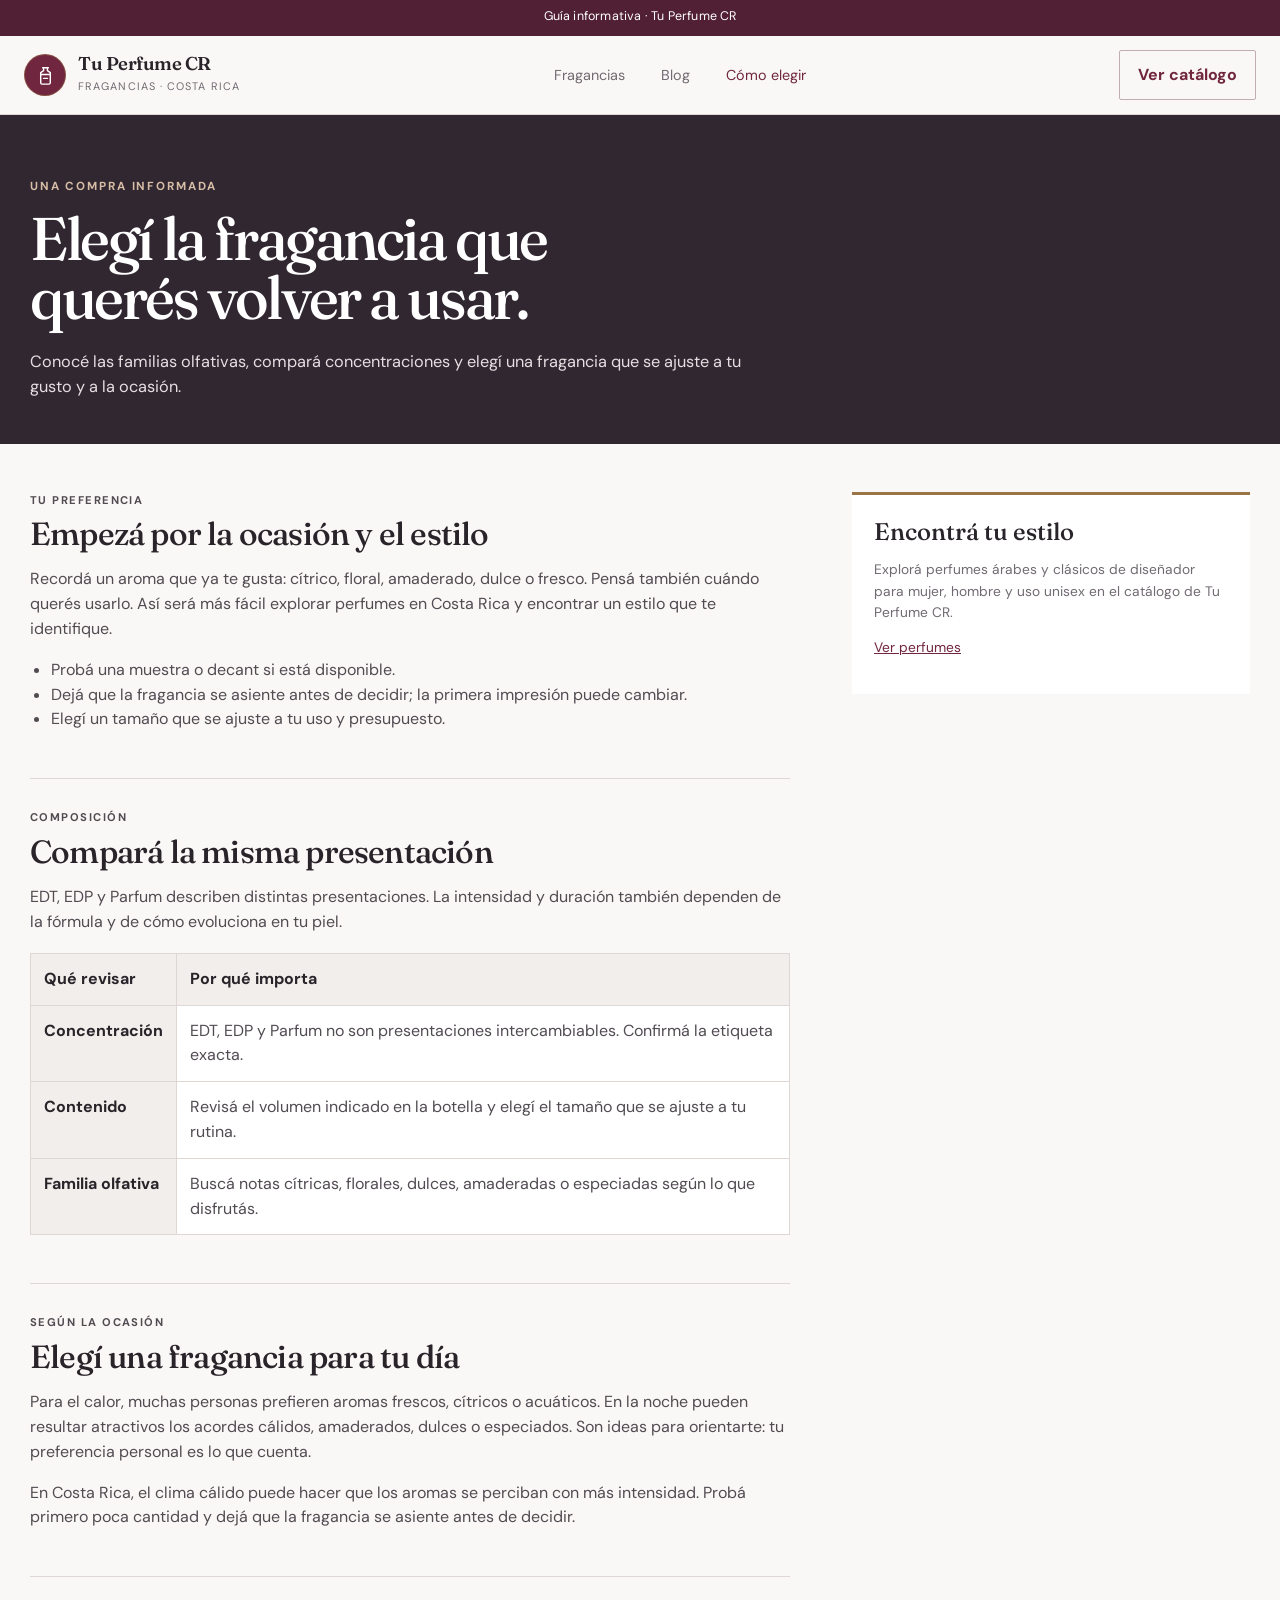
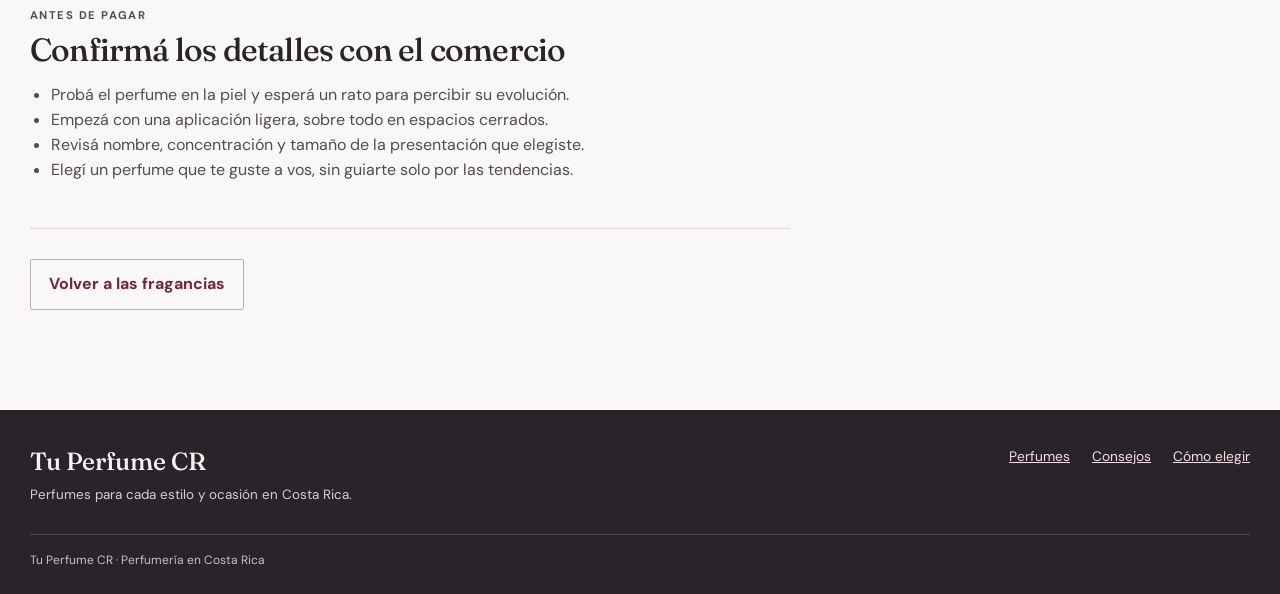
==== guia.html @ f7804386 "Refine perfume storefront and mobile article images" ====
<!doctype html>
<html lang="es-CR">
<head>
  <meta charset="utf-8">
  <meta name="viewport" content="width=device-width, initial-scale=1">
  <meta name="theme-color" content="#312731">
  <meta name="description" content="Aprendé cómo elegir un perfume según sus notas, concentración, estilo y ocasión. Guía de fragancias para quienes buscan perfumes en Costa Rica.">
  <meta name="robots" content="index,follow">
  <link rel="canonical" href="https://tuperfumecr.labweb.top/guia.html">
  <link rel="icon" href="favicon.svg" type="image/svg+xml">
  <link rel="preconnect" href="https://fonts.googleapis.com">
  <link rel="preconnect" href="https://fonts.gstatic.com" crossorigin>
  <link rel="stylesheet" href="styles.css">
  <meta property="og:type" content="article">
  <meta property="og:locale" content="es_CR">
  <meta property="og:title" content="Cómo elegir un perfume | Tu Perfume CR">
  <meta property="og:description" content="Consejos para elegir perfumes según el estilo, la ocasión y las notas que disfrutás.">
  <meta property="og:url" content="https://tuperfumecr.labweb.top/guia.html">
  <meta property="og:image" content="https://tuperfumecr.labweb.top/imagenes/perfumes/yara-rose.jpg">
  <title>Cómo elegir un perfume | Tu Perfume CR</title>
</head>
<body>
<a class="skip-link" href="#mainContent">Saltar al contenido principal</a>
<div class="topbar">Guía informativa · Tu Perfume CR</div>
<header class="site-header">
  <div class="header-inner">
    <a class="brand-lockup" href="index.html" aria-label="Tu Perfume CR, inicio">
      <span class="brand-mark" aria-hidden="true"><svg viewBox="0 0 24 24" fill="none" stroke="currentColor" stroke-width="1.5" stroke-linecap="round" stroke-linejoin="round"><path d="M9 4h6M10 4v3l-3 2v10.5c0 .8.7 1.5 1.5 1.5h7c.8 0 1.5-.7 1.5-1.5V9l-3-2V4"/><path d="M7 11h10M10 15h4"/></svg></span>
      <span><span class="brand-name">Tu Perfume CR</span><span class="brand-caption">Fragancias · Costa Rica</span></span>
    </a>
    <nav class="main-nav" aria-label="Navegación principal">
      <a href="index.html#catalogo">Fragancias</a>
      <a href="index.html#blog">Blog</a>
      <a href="guia.html" aria-current="page">Cómo elegir</a>
    </nav>
    <div class="header-actions"><a class="button-outline" href="index.html#catalogo">Ver catálogo</a></div>
  </div>
</header>
<main id="mainContent">
  <section class="page-hero">
    <div class="container">
      <p class="eyebrow">Una compra informada</p>
      <h1>Elegí la fragancia que querés volver a usar.</h1>
      <p class="hero-description">Conocé las familias olfativas, compará concentraciones y elegí una fragancia que se ajuste a tu gusto y a la ocasión.</p>
    </div>
  </section>
  <div class="guide-content container">
    <div class="guide-layout">
      <article>
        <section class="content-section" aria-labelledby="profileTitle">
          <p class="section-kicker">Tu preferencia</p>
          <h2 id="profileTitle">Empezá por la ocasión y el estilo</h2>
          <p>Recordá un aroma que ya te gusta: cítrico, floral, amaderado, dulce o fresco. Pensá también cuándo querés usarlo. Así será más fácil explorar perfumes en Costa Rica y encontrar un estilo que te identifique.</p>
          <ul>
            <li>Probá una muestra o decant si está disponible.</li>
            <li>Dejá que la fragancia se asiente antes de decidir; la primera impresión puede cambiar.</li>
            <li>Elegí un tamaño que se ajuste a tu uso y presupuesto.</li>
          </ul>
        </section>
        <section class="content-section" aria-labelledby="compareTitle">
          <p class="section-kicker">Composición</p>
          <h2 id="compareTitle">Compará la misma presentación</h2>
          <p>EDT, EDP y Parfum describen distintas presentaciones. La intensidad y duración también dependen de la fórmula y de cómo evoluciona en tu piel.</p>
          <table class="concentration-table">
            <thead><tr><th scope="col">Qué revisar</th><th scope="col">Por qué importa</th></tr></thead>
            <tbody>
              <tr><th scope="row">Concentración</th><td>EDT, EDP y Parfum no son presentaciones intercambiables. Confirmá la etiqueta exacta.</td></tr>
              <tr><th scope="row">Contenido</th><td>Revisá el volumen indicado en la botella y elegí el tamaño que se ajuste a tu rutina.</td></tr>
              <tr><th scope="row">Familia olfativa</th><td>Buscá notas cítricas, florales, dulces, amaderadas o especiadas según lo que disfrutás.</td></tr>
            </tbody>
          </table>
        </section>
        <section class="content-section" aria-labelledby="occasionTitle">
          <p class="section-kicker">Según la ocasión</p>
          <h2 id="occasionTitle">Elegí una fragancia para tu día</h2>
          <p>Para el calor, muchas personas prefieren aromas frescos, cítricos o acuáticos. En la noche pueden resultar atractivos los acordes cálidos, amaderados, dulces o especiados. Son ideas para orientarte: tu preferencia personal es lo que cuenta.</p>
          <p>En Costa Rica, el clima cálido puede hacer que los aromas se perciban con más intensidad. Probá primero poca cantidad y dejá que la fragancia se asiente antes de decidir.</p>
        </section>
        <section class="content-section" aria-labelledby="beforeBuyTitle">
          <p class="section-kicker">Antes de pagar</p>
          <h2 id="beforeBuyTitle">Confirmá los detalles con el comercio</h2>
          <ul>
            <li>Probá el perfume en la piel y esperá un rato para percibir su evolución.</li>
            <li>Empezá con una aplicación ligera, sobre todo en espacios cerrados.</li>
            <li>Revisá nombre, concentración y tamaño de la presentación que elegiste.</li>
            <li>Elegí un perfume que te guste a vos, sin guiarte solo por las tendencias.</li>
          </ul>
        </section>
        <p><a class="button-outline" href="index.html#catalogo">Volver a las fragancias</a></p>
      </article>
      <aside class="info-aside" aria-labelledby="asideTitle">
        <h2 id="asideTitle">Encontrá tu estilo</h2>
        <p>Explorá perfumes árabes y clásicos de diseñador para mujer, hombre y uso unisex en el catálogo de Tu Perfume CR.</p>
        <p><a href="index.html#catalogo">Ver perfumes</a></p>
      </aside>
    </div>
  </div>
</main>
<footer class="site-footer">
  <div class="container">
    <div class="footer-inner">
      <div><h2 class="footer-title">Tu Perfume CR</h2><p>Perfumes para cada estilo y ocasión en Costa Rica.</p></div>
      <nav class="footer-links" aria-label="Enlaces del pie de página"><a href="index.html#catalogo">Perfumes</a><a href="index.html#blog">Consejos</a><a href="guia.html">Cómo elegir</a></nav>
    </div>
    <div class="footer-bottom">Tu Perfume CR · Perfumería en Costa Rica</div>
  </div>
</footer>
</body>
</html>
---- styles.css ----
@import url('https://fonts.googleapis.com/css2?family=DM+Sans:wght@400;500;600;700&family=Fraunces:opsz,wght@9..144,500;9..144,600&display=swap');

:root {
  color-scheme: light;
  --ink: #28242a;
  --muted: #716a72;
  --paper: #faf8f6;
  --surface: #ffffff;
  --surface-soft: #f2eeeb;
  --wine: #70263f;
  --wine-deep: #512034;
  --rose: #eadde1;
  --brass: #9a7445;
  --line: #ded7d4;
  --focus: #c77b3b;
  --success: #315e4d;
  --shadow: 0 16px 45px rgba(40, 36, 42, .09);
  --font-body: 'DM Sans', sans-serif;
  --font-display: 'Fraunces', Georgia, serif;
  font-family: var(--font-body);
  color: var(--ink);
  background: var(--paper);
  font-synthesis: none;
  text-rendering: optimizeLegibility;
}

* { box-sizing: border-box; }
html { scroll-behavior: smooth; scroll-padding-top: 110px; }
body { margin: 0; min-width: 320px; font-size: 16px; line-height: 1.55; }
img { display: block; max-width: 100%; }
button, input, select { font: inherit; }
a { color: inherit; }
button { color: inherit; }
[hidden] { display: none !important; }

.skip-link {
  position: fixed; z-index: 2000; top: 8px; left: 8px;
  padding: 12px 16px; background: var(--ink); color: #fff;
  transform: translateY(-160%); border-radius: 4px;
}
.skip-link:focus { transform: translateY(0); }
:focus-visible { outline: 3px solid var(--focus); outline-offset: 3px; }

.topbar {
  min-height: 36px; padding: 7px 20px; background: var(--wine-deep); color: #fff;
  text-align: center; font-size: .78rem; letter-spacing: .015em;
}
.site-header {
  position: sticky; top: 0; z-index: 30; background: rgba(250, 248, 246, .97);
  border-bottom: 1px solid var(--line); backdrop-filter: blur(12px);
}
.header-inner {
  width: min(1280px, calc(100% - 48px)); min-height: 78px; margin: 0 auto;
  display: flex; align-items: center; justify-content: space-between; gap: 24px;
}
.brand-lockup { display: inline-flex; align-items: center; gap: 12px; text-decoration: none; flex: 0 0 auto; }
.brand-mark {
  width: 42px; height: 42px; display: grid; place-items: center; border-radius: 50%;
  color: #fff; background: var(--wine); border: 1px solid rgba(154, 116, 69, .55);
}
.brand-mark svg { width: 23px; height: 23px; }
.brand-name { display: block; font: 600 1.16rem/1 var(--font-display); letter-spacing: -.025em; }
.brand-caption { display: block; margin-top: 5px; color: var(--muted); font-size: .68rem; letter-spacing: .1em; text-transform: uppercase; }
.main-nav { display: flex; align-items: center; justify-content: center; gap: clamp(14px, 3vw, 36px); }
.main-nav a { color: var(--muted); text-decoration: none; font-size: .9rem; }
.main-nav a:hover, .main-nav a[aria-current="page"] { color: var(--wine); }
.header-actions { display: flex; align-items: center; gap: 10px; flex: 0 0 auto; }
.icon-action {
  min-height: 44px; min-width: 44px; display: inline-flex; align-items: center; justify-content: center;
  gap: 8px; padding: 8px 12px; background: transparent; border: 1px solid var(--line);
  border-radius: 2px; cursor: pointer; transition: background-color .18s ease, border-color .18s ease;
}
.icon-action:hover { background: var(--surface-soft); border-color: #c7b9bd; }
.icon-action svg { width: 19px; height: 19px; flex: 0 0 auto; }

main { min-height: 60vh; }
.container { width: min(1220px, calc(100% - 48px)); margin-inline: auto; }
.hero { padding: 34px 0 0; }
.hero-panel {
  min-height: 440px; display: grid; grid-template-columns: minmax(0, 1.04fr) minmax(340px, .96fr);
  overflow: hidden; background: #312731; color: #fff;
}
.hero-copy { align-self: center; max-width: 650px; padding: clamp(34px, 6vw, 76px); }
.eyebrow { margin: 0 0 14px; color: #d7bda5; font-size: .73rem; font-weight: 700; letter-spacing: .16em; text-transform: uppercase; }
.hero h1, .page-hero h1 { max-width: 11ch; margin: 0; font: 500 clamp(2.8rem, 5.2vw, 5.1rem)/.98 var(--font-display); letter-spacing: -.04em; }
.hero h1 span { color: #e8c9d3; }
.hero-description { max-width: 49ch; margin: 22px 0 0; color: #e6dfe2; font-size: 1.02rem; }
.hero-actions { display: flex; flex-wrap: wrap; align-items: center; gap: 14px; margin-top: 28px; }
.button-primary, .button-quiet, .button-outline {
  min-height: 48px; display: inline-flex; align-items: center; justify-content: center; gap: 9px;
  padding: 12px 18px; border: 1px solid transparent; border-radius: 2px; text-decoration: none;
  font-weight: 700; cursor: pointer; transition: background-color .18s ease, color .18s ease, border-color .18s ease;
}
.button-primary { background: #f4e9ec; color: var(--wine-deep); }
.button-primary:hover { background: #fff; }
.button-quiet { color: #fff; background: transparent; border-color: rgba(255,255,255,.45); }
.button-quiet:hover { background: rgba(255,255,255,.09); border-color: #fff; }
.button-outline { background: transparent; color: var(--wine); border-color: #bfaeb2; }
.button-outline:hover { background: var(--rose); border-color: var(--wine); }
.hero-image {
  min-height: 440px; position: relative; display: grid; place-items: center; padding: 30px;
  background: #f0e9e4;
}
.hero-image::before { content: ''; position: absolute; width: min(74%, 350px); aspect-ratio: 1; border-radius: 50%; background: #e2d5d5; }
.hero-image img { position: relative; z-index: 1; width: min(78%, 360px); height: 340px; object-fit: contain; }
.hero-image figcaption {
  position: absolute; z-index: 2; right: 24px; bottom: 22px; max-width: 240px;
  padding: 12px 16px; background: rgba(255,255,255,.94); color: var(--ink); border-left: 3px solid var(--brass);
}
.hero-image figcaption span { display: block; color: var(--muted); font-size: .72rem; }
.hero-image figcaption strong { display: block; margin-top: 2px; font: 500 1.1rem/1.2 var(--font-display); }
.hero-facts {
  display: grid; grid-template-columns: repeat(3, 1fr); border-bottom: 1px solid var(--line);
  background: var(--surface); margin-bottom: 58px;
}
.hero-fact { min-height: 82px; display: flex; flex-direction: column; justify-content: center; padding: 15px 22px; border-right: 1px solid var(--line); }
.hero-fact:last-child { border-right: 0; }
.hero-fact strong { color: var(--wine); font-size: 1.08rem; }
.hero-fact span { color: var(--muted); font-size: .76rem; }

.catalog { padding: 18px 0 82px; }
.blog-index { padding: 0 0 82px; }
.blog-grid { display: grid; grid-template-columns: repeat(3, minmax(0, 1fr)); gap: 20px; }
.blog-card { min-width: 0; background: var(--surface); border: 1px solid var(--line); }
.blog-card-image { display: grid; place-items: center; width: 100%; height: 250px; overflow: hidden; background: var(--surface-soft); }
.blog-card-image img { display: block; width: auto; height: auto; max-width: 100%; max-height: 100%; object-fit: contain; }
.blog-card-copy { padding: 20px; }
.article-meta { margin: 0 0 9px; color: var(--wine); font-size: .74rem; font-weight: 700; letter-spacing: .06em; text-transform: uppercase; }
.blog-card h3 { margin: 0; font: 500 1.55rem/1.12 var(--font-display); }
.blog-card h3 a { color: var(--ink); text-decoration: none; }
.blog-card h3 a:hover { color: var(--wine); text-decoration: underline; text-underline-offset: 3px; }
.blog-card-copy > p:not(.article-meta) { margin: 10px 0 15px; color: var(--muted); font-size: .9rem; }
.text-link { color: var(--wine); font-weight: 700; text-decoration-thickness: 1px; text-underline-offset: 3px; }
.article-hero-photo { display: grid; justify-items: center; margin: 0 0 32px; overflow: hidden; background: var(--surface-soft); }
.article-hero-photo img { display: block; width: auto; height: auto; max-width: 100%; max-height: min(68vh, 520px); margin-inline: auto; object-fit: contain; }
.article-hero-photo figcaption { width: 100%; padding: 8px 12px; color: var(--muted); font-size: .75rem; line-height: 1.4; }
.article-hero-photo figcaption a { color: var(--wine); }
.article-body { max-width: 780px; }
.article-body .article-lead { margin: 0 0 30px; color: var(--muted); font-size: 1.15rem; line-height: 1.65; }
.article-body .recommendation { margin: 20px 0; padding: 18px 20px; background: var(--surface); border-left: 3px solid var(--brass); }
.article-body .recommendation h3 { margin: 0 0 7px; font: 500 1.4rem/1.2 var(--font-display); }
.article-body .recommendation p { margin: 0; color: #514b52; }
.article-body .editorial-note { padding: 16px 18px; background: #f0e8e6; color: #514c51; }
.section-heading { display: flex; align-items: end; justify-content: space-between; gap: 24px; margin-bottom: 22px; }
.section-heading h2, .content-section h2 { margin: 0; font: 500 clamp(2rem, 3vw, 2.9rem)/1.08 var(--font-display); letter-spacing: -.025em; }
.section-heading p { max-width: 64ch; margin: 10px 0 0; color: var(--muted); }
.section-kicker { margin: 0 0 8px; color: var(--wine); font-size: .7rem; font-weight: 700; letter-spacing: .13em; text-transform: uppercase; }
.catalog-controls { display: grid; grid-template-columns: minmax(230px, 1fr) auto auto; align-items: center; gap: 14px; margin-bottom: 18px; }
.search-wrap { min-height: 48px; display: flex; align-items: center; gap: 10px; padding: 0 13px; background: var(--surface); border: 1px solid var(--line); }
.search-wrap svg { width: 19px; height: 19px; color: var(--muted); flex: 0 0 auto; }
.search-wrap input { width: 100%; min-width: 0; border: 0; outline: 0; background: transparent; color: var(--ink); }
.search-wrap input:focus-visible { outline: none; }
.filter-list { display: flex; flex-wrap: wrap; align-items: center; gap: 8px; }
.filter-button {
  min-height: 44px; padding: 9px 14px; background: transparent; border: 1px solid var(--line);
  border-radius: 2px; color: var(--muted); cursor: pointer;
}
.filter-button:hover { color: var(--wine); border-color: #beaab0; }
.filter-button[aria-pressed="true"] { background: var(--wine); color: #fff; border-color: var(--wine); }
.filter-button svg { width: 17px; height: 17px; vertical-align: -4px; margin-right: 3px; }
.sort-wrap { display: flex; align-items: center; gap: 8px; color: var(--muted); font-size: .8rem; white-space: nowrap; }
.sort-wrap select { min-height: 44px; max-width: 175px; padding: 7px 30px 7px 10px; background: var(--surface); color: var(--ink); border: 1px solid var(--line); border-radius: 2px; }
.product-count { min-height: 24px; margin: 0 0 14px; color: var(--muted); font-size: .84rem; }
.products-grid { display: grid; grid-template-columns: repeat(4, minmax(0, 1fr)); gap: 18px; }
.product-card { min-width: 0; background: var(--surface); border-bottom: 1px solid var(--line); transition: box-shadow .2s ease, transform .2s ease; }
.product-card:hover { transform: translateY(-3px); box-shadow: var(--shadow); }
.product-visual { position: relative; background: var(--surface-soft); overflow: hidden; }
.product-image-button { width: 100%; display: block; padding: 10px; border: 0; background: transparent; cursor: pointer; }
.product-image { width: 100%; height: auto; aspect-ratio: 1 / 1.05; object-fit: contain; mix-blend-mode: multiply; }
.image-fallback { min-height: 230px; display: grid; place-items: center; color: var(--muted); text-align: center; font: 500 1.35rem/1.2 var(--font-display); }
.favorite-button {
  position: absolute; top: 10px; right: 10px; width: 42px; height: 42px; display: grid; place-items: center;
  border: 1px solid var(--line); border-radius: 50%; background: rgba(255,255,255,.95); cursor: pointer;
}
.favorite-button svg { width: 19px; height: 19px; }
.favorite-button[aria-pressed="true"] { color: var(--wine); border-color: #b78694; background: #f4e8ec; }
.favorite-button[aria-pressed="true"] svg { fill: var(--wine); }
.product-body { padding: 15px 16px 17px; }
.product-meta { display: flex; flex-wrap: wrap; justify-content: space-between; gap: 8px; color: var(--muted); font-size: .73rem; }
.product-brand { color: var(--wine); font-weight: 700; letter-spacing: .07em; text-transform: uppercase; }
.product-name-button { display: block; width: 100%; margin: 7px 0 4px; padding: 0; text-align: left; background: transparent; border: 0; font: 500 1.28rem/1.2 var(--font-display); cursor: pointer; }
.product-name-button:hover { color: var(--wine); }
.product-description { min-height: 48px; margin: 0; color: var(--muted); font-size: 1rem; line-height: 1.5; }
.card-actions { display: grid; grid-template-columns: 1fr; gap: 8px; margin-top: 12px; }
.add-button { min-height: 46px; width: 100%; padding: 10px 12px; background: var(--wine); color: #fff; border: 1px solid var(--wine); border-radius: 2px; font-weight: 700; cursor: pointer; }
.add-button:hover { background: var(--wine-deep); }
.empty-state { grid-column: 1 / -1; padding: 40px 22px; background: var(--surface); border: 1px solid var(--line); text-align: center; }
.empty-state h3 { margin: 0; font: 500 1.7rem var(--font-display); }
.empty-state p { max-width: 48ch; margin: 8px auto 0; color: var(--muted); }


.page-hero { padding: 62px 0 44px; background: #312731; color: #fff; }
.page-hero h1 { max-width: 15ch; font-size: clamp(2.6rem, 4.7vw, 4.3rem); }
.page-hero .hero-description { max-width: 66ch; }
.guide-content { padding: 48px 0 84px; }
.guide-layout { display: grid; grid-template-columns: minmax(0, 760px) minmax(220px, 1fr); align-items: start; gap: 62px; }
.content-section { padding: 0 0 30px; margin-bottom: 30px; border-bottom: 1px solid var(--line); }
.content-section h2 { margin-bottom: 14px; font-size: 2rem; }
.content-section h3 { margin: 24px 0 8px; font: 500 1.35rem var(--font-display); }
.content-section p, .content-section li { color: #514b52; }
.content-section ul { padding-left: 21px; }
.content-section a { color: var(--wine); }
.info-aside { position: sticky; top: 110px; padding: 22px; background: var(--surface); border-top: 3px solid var(--brass); }
.info-aside h2 { margin: 0 0 9px; font: 500 1.5rem var(--font-display); }
.info-aside p, .info-aside li { color: var(--muted); font-size: .86rem; }
.info-aside a { color: var(--wine); }
.concentration-table { width: 100%; border-collapse: collapse; margin: 18px 0; background: var(--surface); }
.concentration-table th, .concentration-table td { padding: 13px; border: 1px solid var(--line); text-align: left; vertical-align: top; }
.concentration-table th { background: var(--surface-soft); }
.concentration-table td { color: #514b52; }

.site-footer { padding: 36px 0 24px; background: #29232a; color: #f8f3f2; }
.footer-inner { display: grid; grid-template-columns: 1.2fr 1fr; gap: 30px; }
.footer-title { margin: 0; font: 500 1.55rem var(--font-display); }
.footer-inner p { max-width: 65ch; margin: 9px 0 0; color: #d8cfd4; font-size: .84rem; }
.footer-links { display: flex; align-items: start; justify-content: end; flex-wrap: wrap; gap: 10px 22px; }
.footer-links a { color: #f2dfe5; font-size: .86rem; }
.footer-bottom { margin-top: 28px; padding-top: 16px; border-top: 1px solid rgba(255,255,255,.18); color: #c9c0c5; font-size: .75rem; }

.close-button { width: 44px; height: 44px; display: grid; place-items: center; background: transparent; border: 1px solid var(--line); cursor: pointer; }
.close-button svg { width: 19px; height: 19px; }

.product-dialog { width: min(880px, calc(100% - 28px)); max-width: 880px; max-height: min(85vh, 780px); padding: 0; border: 0; background: var(--paper); color: var(--ink); box-shadow: 0 25px 90px rgba(16,12,16,.28); }
.product-dialog::backdrop { background: rgba(29, 24, 29, .63); }
.dialog-shell { position: relative; display: grid; grid-template-columns: minmax(0, .9fr) minmax(0, 1.1fr); min-height: 490px; }
.dialog-photo { min-height: 360px; display: grid; place-items: center; padding: 32px; background: var(--surface-soft); }
.dialog-photo img { width: 100%; max-height: 420px; object-fit: contain; mix-blend-mode: multiply; }
.dialog-copy { padding: 52px 36px 32px; overflow-y: auto; }
.dialog-close { position: absolute; top: 12px; right: 12px; }
.dialog-kicker { margin: 0 0 8px; color: var(--wine); font-size: .72rem; font-weight: 700; letter-spacing: .1em; text-transform: uppercase; }
.dialog-copy h2 { margin: 0; font: 500 clamp(1.8rem, 3vw, 2.7rem)/1.05 var(--font-display); }
.dialog-spec { margin: 9px 0 18px; color: var(--muted); }
.dialog-description { color: #504a50; }
.dialog-copy .add-button { margin-top: 20px; }
.toast {
  position: fixed; z-index: 100; left: 50%; bottom: 24px; max-width: min(440px, calc(100% - 32px));
  padding: 12px 16px; color: #fff; background: var(--wine-deep); box-shadow: var(--shadow);
  opacity: 0; transform: translate(-50%, 10px); pointer-events: none; transition: opacity .18s ease, transform .18s ease;
}
.toast.show { opacity: 1; transform: translate(-50%, 0); }

@media (max-width: 1020px) {
  .catalog-controls { grid-template-columns: 1fr auto; }
  .search-wrap { grid-column: 1 / -1; }
  .products-grid { grid-template-columns: repeat(3, minmax(0, 1fr)); }
  .guide-layout { grid-template-columns: minmax(0, 1fr) 260px; gap: 32px; }
  .blog-grid { grid-template-columns: repeat(2, minmax(0, 1fr)); }
}
@media (max-width: 760px) {
  .header-inner { width: min(100% - 28px, 1220px); min-height: 70px; gap: 12px; }
  .brand-name { font-size: 1.02rem; }
  .brand-caption { font-size: .61rem; }
  .brand-mark { width: 38px; height: 38px; }
  .icon-action { padding-inline: 9px; }
  .container { width: min(100% - 28px, 1220px); }
  .hero { padding-top: 16px; }
  .hero-panel { grid-template-columns: 1fr; }
  .hero-copy { padding: 36px 26px 32px; }
  .hero h1 { max-width: 12ch; font-size: clamp(2.7rem, 12vw, 4.1rem); }
  .hero-description { font-size: 1rem; }
  .hero-image { min-height: 310px; }
  .hero-image img { width: min(76%, 290px); height: 255px; }
  .hero-facts { margin-bottom: 42px; }
  .hero-fact { min-height: 73px; padding: 11px 10px; }
  .hero-fact strong { font-size: .94rem; }
  .hero-fact span { font-size: .66rem; }
  .section-heading { align-items: start; flex-direction: column; gap: 10px; }
  .catalog-controls { grid-template-columns: 1fr; }
  .search-wrap { grid-column: auto; }
  .filter-list { gap: 7px; }
  .filter-button { min-height: 42px; padding: 8px 11px; font-size: .87rem; }
  .sort-wrap { justify-content: space-between; }
  .sort-wrap select { flex: 1; max-width: none; }
  .products-grid { grid-template-columns: repeat(2, minmax(0, 1fr)); gap: 11px; }
  .product-image-button { padding: 6px; }
  .product-body { padding: 12px 11px 13px; }
  .product-meta { font-size: .76rem; }
  .product-name-button { font-size: 1.08rem; }
  .product-description { min-height: 0; font-size: 1rem; }
  .favorite-button { top: 7px; right: 7px; width: 38px; height: 38px; }
  .add-button { min-height: 46px; padding: 10px 12px; font-size: .9rem; }
  .page-hero { padding: 44px 0 34px; }
  .guide-layout { grid-template-columns: 1fr; gap: 20px; }
  .info-aside { position: static; order: -1; }
  .guide-content { padding-top: 30px; }
  .blog-grid { grid-template-columns: 1fr; gap: 14px; }
  .blog-index { padding-bottom: 54px; }
  .blog-card-image { height: 230px; }
  .footer-inner { grid-template-columns: 1fr; gap: 18px; }
  .footer-links { justify-content: start; }
  .dialog-shell { grid-template-columns: 1fr; }
  .dialog-photo { min-height: 240px; padding: 20px; }
  .dialog-photo img { height: 230px; }
  .dialog-copy { padding: 28px 22px 24px; }
  .product-dialog { max-height: 90vh; overflow-y: auto; }
}
@media (max-width: 380px) {
  .header-inner { width: calc(100% - 20px); }
  .brand-lockup { gap: 8px; }
  .brand-name { font-size: .96rem; }
  .header-actions { gap: 5px; }
  .icon-action { min-width: 42px; padding: 7px; }
  .action-label, .header-catalog-link { display: none; }
  .container { width: calc(100% - 20px); }
}
@media (prefers-reduced-motion: reduce) {
  html { scroll-behavior: auto; }
  *, *::before, *::after { scroll-behavior: auto !important; animation-duration: .01ms !important; animation-iteration-count: 1 !important; transition-duration: .01ms !important; }
}

@media (max-width: 760px) {
  .header-inner { flex-wrap: wrap; padding-top: 9px; }
  .brand-lockup { order: 0; }
  .header-actions { order: 1; margin-left: auto; }
  .main-nav { order: 2; display: flex; width: 100%; flex-wrap: wrap; justify-content: space-between; gap: 6px 14px; padding: 0 0 9px; }
  .main-nav a { font-size: .82rem; white-space: nowrap; }
  .action-label { display: none; }
  .blog-card-copy > p:not(.article-meta) { font-size: 1rem; }
  .blog-card-image { height: 250px; }
  .article-hero-photo img { max-height: min(68vh, 430px); }
}
@media (max-width: 560px) {
  .products-grid { grid-template-columns: minmax(0, 1fr); gap: 16px; }
  .product-image-button { padding: 8px; }
  .product-image { max-height: 320px; }
  .product-body { padding: 15px 16px 17px; }
  .product-name-button { font-size: 1.32rem; }
  .blog-card-image { height: 220px; }
  .article-hero-photo img { max-height: min(62vh, 380px); }
}
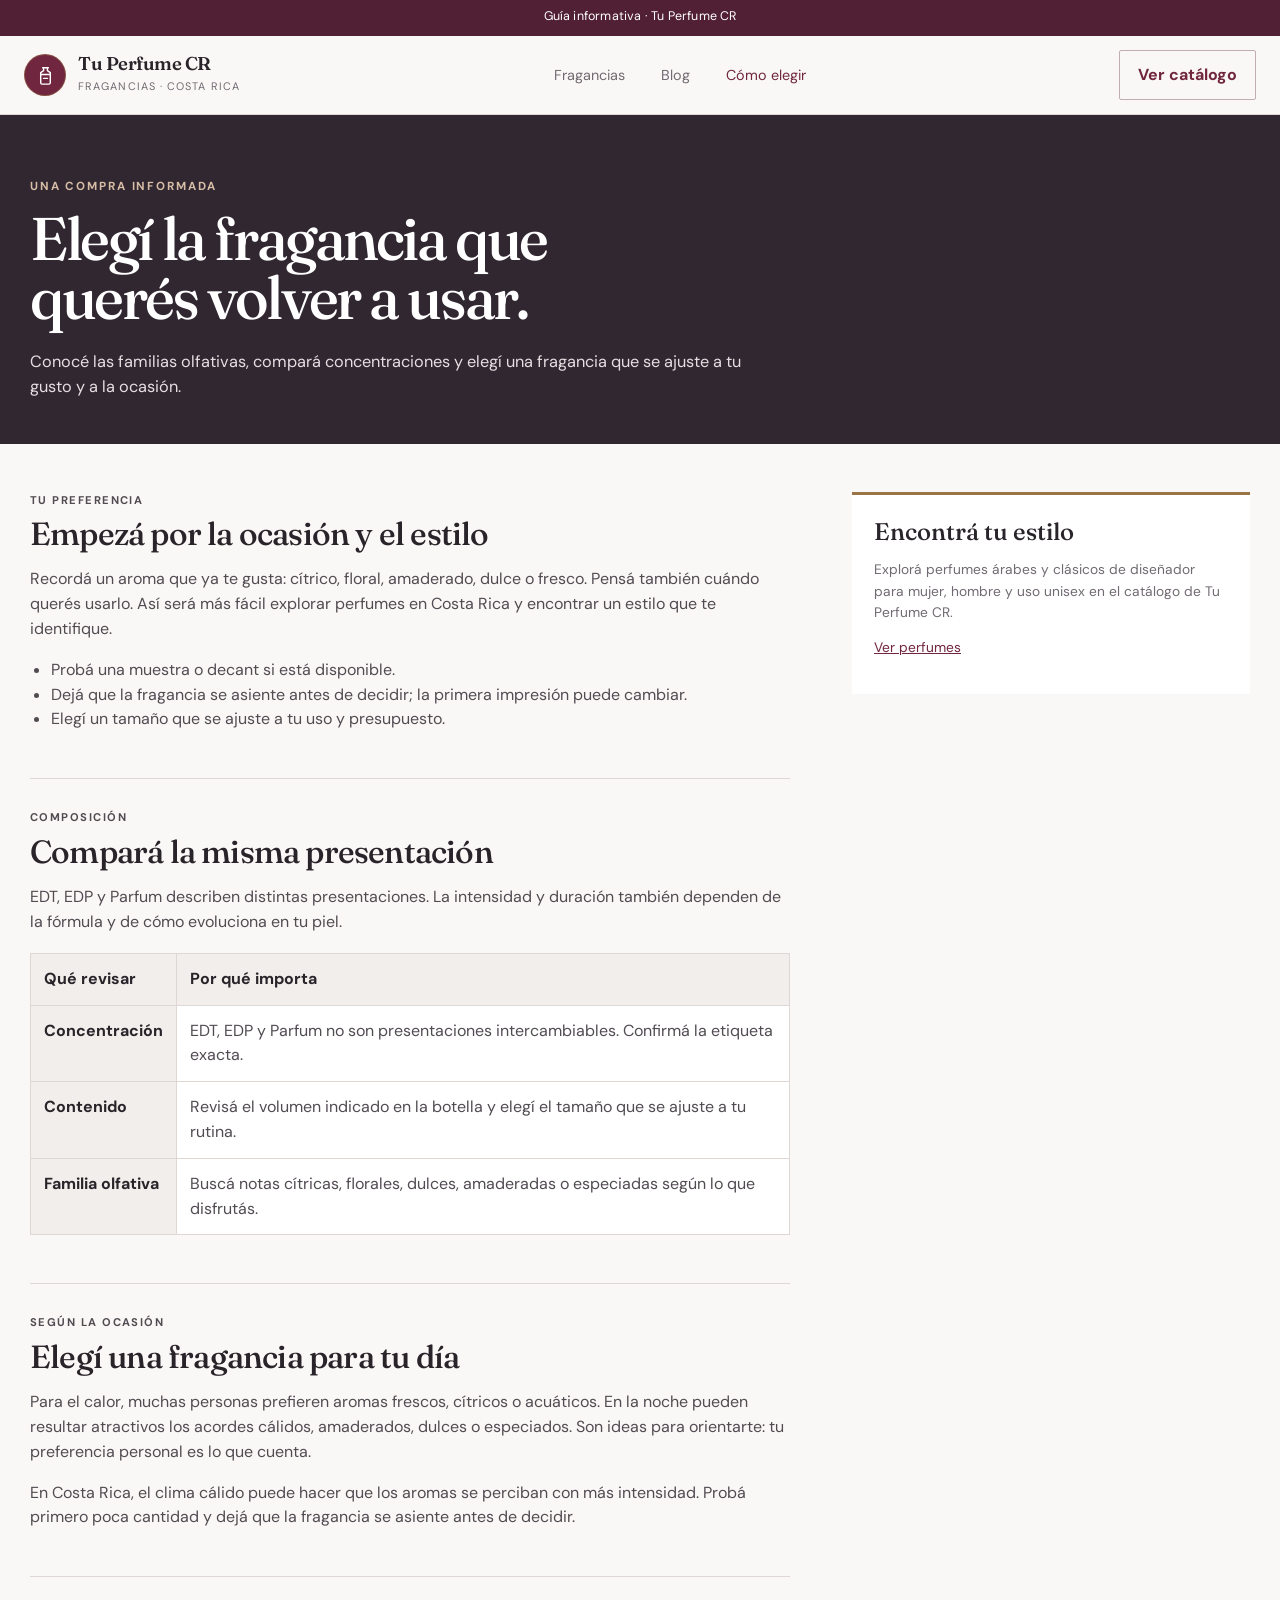
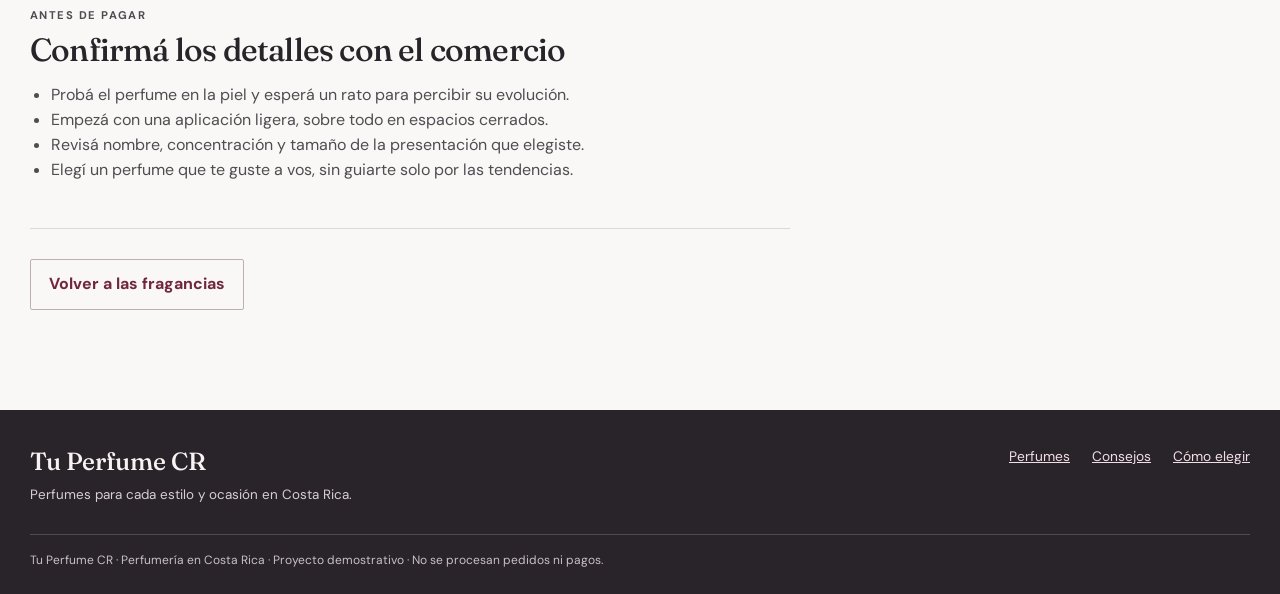
==== commit 6a22cb16: "Restore perfume prices and cart demo" ====
--- a/guia.html
+++ b/guia.html
@@ -10,7 +10,7 @@
   <link rel="icon" href="favicon.svg" type="image/svg+xml">
   <link rel="preconnect" href="https://fonts.googleapis.com">
   <link rel="preconnect" href="https://fonts.gstatic.com" crossorigin>
-  <link rel="stylesheet" href="styles.css">
+  <link rel="stylesheet" href="styles.css?v=20261019-3">
   <meta property="og:type" content="article">
   <meta property="og:locale" content="es_CR">
   <meta property="og:title" content="Cómo elegir un perfume | Tu Perfume CR">
@@ -102,7 +102,7 @@
       <div><h2 class="footer-title">Tu Perfume CR</h2><p>Perfumes para cada estilo y ocasión en Costa Rica.</p></div>
       <nav class="footer-links" aria-label="Enlaces del pie de página"><a href="index.html#catalogo">Perfumes</a><a href="index.html#blog">Consejos</a><a href="guia.html">Cómo elegir</a></nav>
     </div>
-    <div class="footer-bottom">Tu Perfume CR · Perfumería en Costa Rica</div>
+    <div class="footer-bottom">Tu Perfume CR · Perfumería en Costa Rica · Proyecto demostrativo · No se procesan pedidos ni pagos.</div>
   </div>
 </footer>
 </body>
--- a/styles.css
+++ b/styles.css
@@ -27,6 +27,7 @@
 * { box-sizing: border-box; }
 html { scroll-behavior: smooth; scroll-padding-top: 110px; }
 body { margin: 0; min-width: 320px; font-size: 16px; line-height: 1.55; }
+body.dialog-open { overflow: hidden; }
 img { display: block; max-width: 100%; }
 button, input, select { font: inherit; }
 a { color: inherit; }
@@ -72,6 +73,7 @@
 }
 .icon-action:hover { background: var(--surface-soft); border-color: #c7b9bd; }
 .icon-action svg { width: 19px; height: 19px; flex: 0 0 auto; }
+.cart-count { min-width: 20px; height: 20px; display: inline-grid; place-items: center; border-radius: 50%; background: var(--wine); color: #fff; font-size: .7rem; line-height: 1; }
 
 main { min-height: 60vh; }
 .container { width: min(1220px, calc(100% - 48px)); margin-inline: auto; }
@@ -146,6 +148,7 @@
 .section-heading p { max-width: 64ch; margin: 10px 0 0; color: var(--muted); }
 .section-kicker { margin: 0 0 8px; color: var(--wine); font-size: .7rem; font-weight: 700; letter-spacing: .13em; text-transform: uppercase; }
 .catalog-controls { display: grid; grid-template-columns: minmax(230px, 1fr) auto auto; align-items: center; gap: 14px; margin-bottom: 18px; }
+.catalog-controls[hidden], .icon-action[hidden] { display: none !important; }
 .search-wrap { min-height: 48px; display: flex; align-items: center; gap: 10px; padding: 0 13px; background: var(--surface); border: 1px solid var(--line); }
 .search-wrap svg { width: 19px; height: 19px; color: var(--muted); flex: 0 0 auto; }
 .search-wrap input { width: 100%; min-width: 0; border: 0; outline: 0; background: transparent; color: var(--ink); }
@@ -179,8 +182,12 @@
 .product-meta { display: flex; flex-wrap: wrap; justify-content: space-between; gap: 8px; color: var(--muted); font-size: .73rem; }
 .product-brand { color: var(--wine); font-weight: 700; letter-spacing: .07em; text-transform: uppercase; }
 .product-name-button { display: block; width: 100%; margin: 7px 0 4px; padding: 0; text-align: left; background: transparent; border: 0; font: 500 1.28rem/1.2 var(--font-display); cursor: pointer; }
+.product-name-static { margin: 7px 0 4px; font: 500 1.28rem/1.2 var(--font-display); }
 .product-name-button:hover { color: var(--wine); }
 .product-description { min-height: 48px; margin: 0; color: var(--muted); font-size: 1rem; line-height: 1.5; }
+.product-price { display: flex; align-items: baseline; justify-content: space-between; gap: 10px; margin: 12px 0 0; color: var(--muted); font-size: .82rem; }
+.product-price strong { color: var(--ink); font-size: 1.16rem; font-variant-numeric: tabular-nums; }
+.product-spec { margin: 10px 0 0; color: var(--muted); font-size: .78rem; }
 .card-actions { display: grid; grid-template-columns: 1fr; gap: 8px; margin-top: 12px; }
 .add-button { min-height: 46px; width: 100%; padding: 10px 12px; background: var(--wine); color: #fff; border: 1px solid var(--wine); border-radius: 2px; font-weight: 700; cursor: pointer; }
 .add-button:hover { background: var(--wine-deep); }
@@ -217,6 +224,49 @@
 .footer-links a { color: #f2dfe5; font-size: .86rem; }
 .footer-bottom { margin-top: 28px; padding-top: 16px; border-top: 1px solid rgba(255,255,255,.18); color: #c9c0c5; font-size: .75rem; }
 
+.backdrop { position: fixed; z-index: 70; inset: 0; background: rgba(29, 24, 29, .55); opacity: 0; transition: opacity .2s ease; }
+.backdrop.visible { opacity: 1; }
+.cart-drawer {
+  position: fixed; z-index: 80; top: 0; right: 0; bottom: 0; width: min(480px, 100%);
+  display: flex; flex-direction: column; background: var(--paper); box-shadow: -15px 0 45px rgba(20,15,20,.18);
+  transform: translateX(105%); transition: transform .24s ease; outline: none;
+}
+.cart-drawer.open { transform: translateX(0); }
+.drawer-head { min-height: 76px; display: flex; align-items: center; justify-content: space-between; gap: 14px; padding: 14px 20px; border-bottom: 1px solid var(--line); }
+.drawer-head h2 { margin: 0; font: 500 1.7rem var(--font-display); }
+.drawer-body { flex: 1; overflow-y: auto; padding: 14px 20px; }
+.drawer-empty { padding: 35px 6px; color: var(--muted); text-align: center; }
+.drawer-empty strong { display: block; margin-bottom: 6px; color: var(--ink); font: 500 1.45rem var(--font-display); }
+.drawer-empty span { display: block; }
+.cart-line { display: grid; grid-template-columns: 72px 1fr auto; gap: 12px; align-items: center; padding: 13px 0; border-bottom: 1px solid var(--line); }
+.cart-line img { width: 72px; height: 84px; object-fit: contain; background: var(--surface); }
+.cart-line-name { display: block; font: 500 1.08rem/1.15 var(--font-display); }
+.cart-line-meta, .cart-line-price { display: block; color: var(--muted); font-size: .76rem; }
+.qty-controls { display: inline-flex; align-items: center; gap: 5px; margin-top: 7px; }
+.qty-controls button { width: 36px; height: 36px; background: var(--surface); border: 1px solid var(--line); cursor: pointer; }
+.qty-controls button:disabled { cursor: not-allowed; opacity: .55; }
+.qty-value { min-width: 28px; text-align: center; font-variant-numeric: tabular-nums; }
+.remove-line { width: 38px; height: 38px; background: transparent; border: 0; color: var(--wine); font-size: 1.25rem; cursor: pointer; }
+.drawer-foot { padding: 18px 20px 22px; border-top: 1px solid var(--line); background: var(--surface); }
+.total-row { display: flex; align-items: baseline; justify-content: space-between; gap: 15px; font-size: .94rem; }
+.total-row strong { font-size: 1.25rem; font-variant-numeric: tabular-nums; }
+.checkout-button { min-height: 48px; width: 100%; margin-top: 14px; color: #fff; background: var(--wine); border: 1px solid var(--wine); cursor: pointer; font-weight: 700; }
+.checkout-button:hover:not(:disabled) { background: var(--wine-deep); }
+.checkout-button:disabled { color: #645d64; background: #e4dfdd; border-color: #d1c9c8; cursor: not-allowed; }
+.checkout-dialog { width: min(540px, calc(100% - 28px)); max-width: 540px; max-height: min(85vh, 720px); overflow-y: auto; padding: 0; border: 0; background: var(--paper); color: var(--ink); box-shadow: 0 25px 90px rgba(16,12,16,.28); }
+.checkout-dialog::backdrop { background: rgba(29, 24, 29, .63); }
+.checkout-shell { position: relative; padding: 34px; }
+.checkout-close { position: absolute; top: 12px; right: 12px; }
+.checkout-shell .section-kicker { margin-top: 5px; }
+.checkout-shell h2 { margin: 0 50px 18px 0; font: 500 2rem/1.1 var(--font-display); }
+.checkout-summary { display: grid; gap: 10px; margin: 0; padding: 0; list-style: none; }
+.checkout-line { display: flex; align-items: baseline; justify-content: space-between; gap: 16px; padding-bottom: 8px; border-bottom: 1px solid var(--line); font-size: .9rem; }
+.checkout-line span { min-width: 0; overflow-wrap: anywhere; }
+.checkout-line strong { white-space: nowrap; font-variant-numeric: tabular-nums; }
+.checkout-total { margin-top: 16px; }
+.checkout-notice { margin: 18px 0 0; padding: 12px 14px; color: #554e54; background: var(--surface-soft); font-size: .86rem; }
+.checkout-shell > .add-button { margin-top: 16px; }
+
 .close-button { width: 44px; height: 44px; display: grid; place-items: center; background: transparent; border: 1px solid var(--line); cursor: pointer; }
 .close-button svg { width: 19px; height: 19px; }
 
@@ -231,6 +281,8 @@
 .dialog-copy h2 { margin: 0; font: 500 clamp(1.8rem, 3vw, 2.7rem)/1.05 var(--font-display); }
 .dialog-spec { margin: 9px 0 18px; color: var(--muted); }
 .dialog-description { color: #504a50; }
+.dialog-price-label { margin: 18px 0 0; color: var(--muted); font-size: .83rem; }
+.dialog-price { margin: 0; font-size: 1.5rem; font-weight: 700; font-variant-numeric: tabular-nums; }
 .dialog-copy .add-button { margin-top: 20px; }
 .toast {
   position: fixed; z-index: 100; left: 50%; bottom: 24px; max-width: min(440px, calc(100% - 32px));
@@ -293,6 +345,9 @@
   .dialog-photo img { height: 230px; }
   .dialog-copy { padding: 28px 22px 24px; }
   .product-dialog { max-height: 90vh; overflow-y: auto; }
+  .checkout-shell { padding: 28px 22px 22px; }
+  .cart-line { grid-template-columns: 60px 1fr auto; gap: 9px; }
+  .cart-line img { width: 60px; height: 72px; }
 }
 @media (max-width: 380px) {
   .header-inner { width: calc(100% - 20px); }
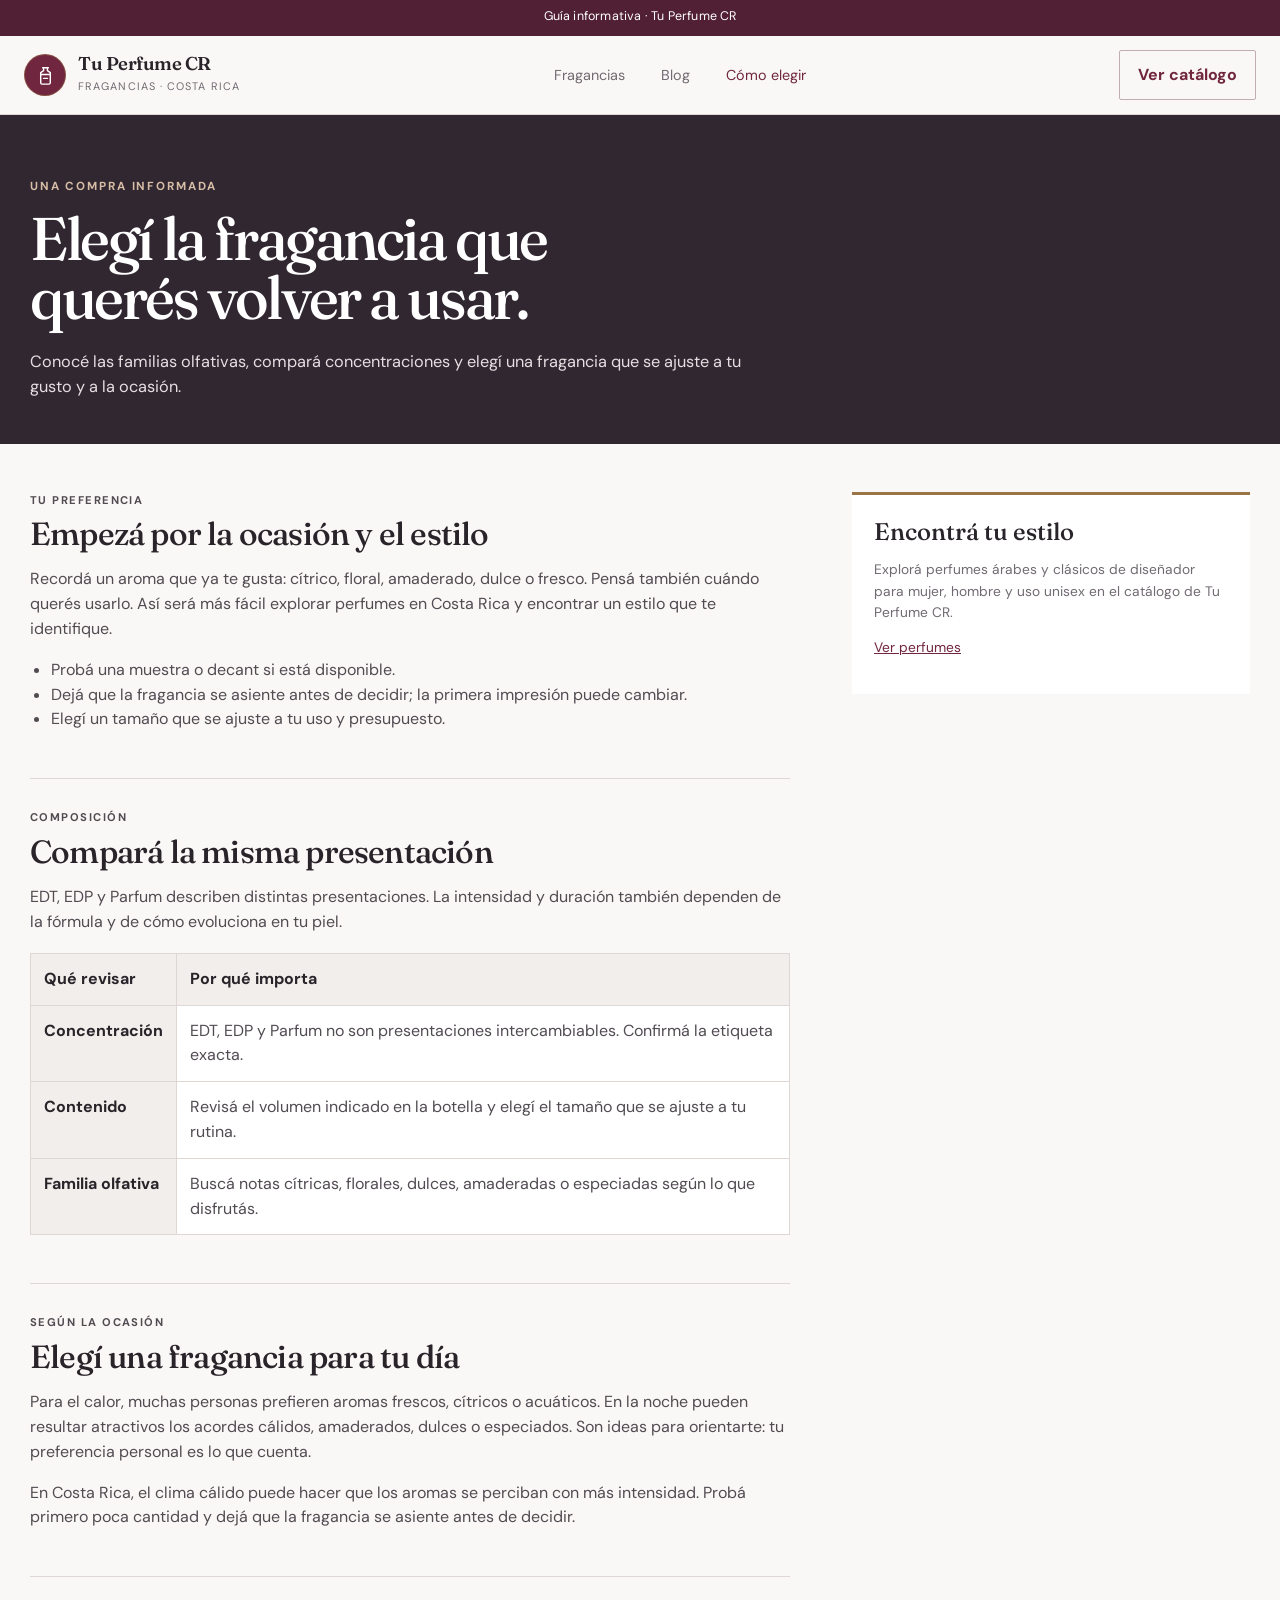
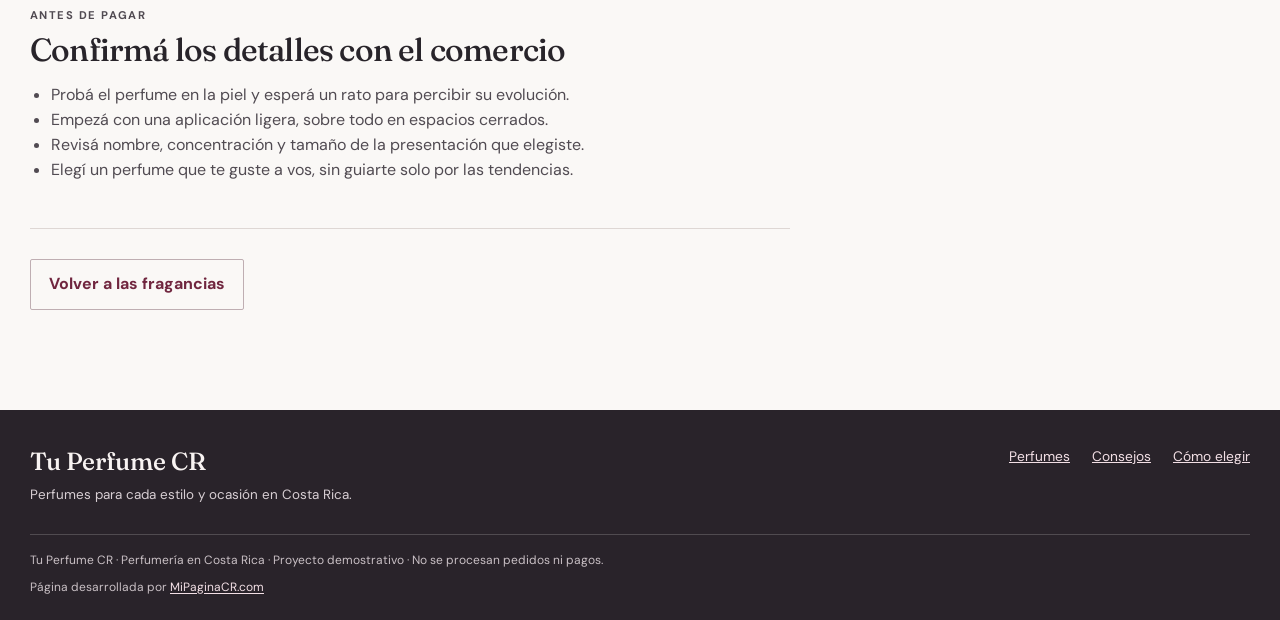
==== commit 5234afb8: "Add MiPaginaCR developer credit to site footer" ====
--- a/guia.html
+++ b/guia.html
@@ -10,7 +10,7 @@
   <link rel="icon" href="favicon.svg" type="image/svg+xml">
   <link rel="preconnect" href="https://fonts.googleapis.com">
   <link rel="preconnect" href="https://fonts.gstatic.com" crossorigin>
-  <link rel="stylesheet" href="styles.css?v=20261019-3">
+  <link rel="stylesheet" href="styles.css?v=20261019-13">
   <meta property="og:type" content="article">
   <meta property="og:locale" content="es_CR">
   <meta property="og:title" content="Cómo elegir un perfume | Tu Perfume CR">
@@ -102,7 +102,7 @@
       <div><h2 class="footer-title">Tu Perfume CR</h2><p>Perfumes para cada estilo y ocasión en Costa Rica.</p></div>
       <nav class="footer-links" aria-label="Enlaces del pie de página"><a href="index.html#catalogo">Perfumes</a><a href="index.html#blog">Consejos</a><a href="guia.html">Cómo elegir</a></nav>
     </div>
-    <div class="footer-bottom">Tu Perfume CR · Perfumería en Costa Rica · Proyecto demostrativo · No se procesan pedidos ni pagos.</div>
+    <div class="footer-bottom">Tu Perfume CR · Perfumería en Costa Rica · Proyecto demostrativo · No se procesan pedidos ni pagos.<span class="footer-credit">Página desarrollada por <a href="https://mipaginacr.com/">MiPaginaCR.com</a></span></div>
   </div>
 </footer>
 </body>
--- a/styles.css
+++ b/styles.css
@@ -82,7 +82,24 @@
   min-height: 440px; display: grid; grid-template-columns: minmax(0, 1.04fr) minmax(340px, .96fr);
   overflow: hidden; background: #312731; color: #fff;
 }
-.hero-copy { align-self: center; max-width: 650px; padding: clamp(34px, 6vw, 76px); }
+.hero-copy { position: relative; isolation: isolate; align-self: center; max-width: 650px; padding: clamp(34px, 6vw, 76px); }
+.hero-copy::before {
+  content: ''; position: absolute; z-index: -1; inset: -20% -18%; pointer-events: none;
+  background:
+    radial-gradient(ellipse 46% 58% at 29% 38%, rgba(162, 58, 96, .82), rgba(105, 34, 65, .36) 52%, transparent 78%),
+    radial-gradient(ellipse 40% 48% at 77% 73%, rgba(193, 144, 77, .48), transparent 77%);
+  opacity: .86;
+}
+@keyframes hero-glow-breathe {
+  0%, 100% { opacity: .68; transform: translate3d(-98px, 14px, 0) scale(1.03); }
+  50% { opacity: 1; transform: translate3d(92px, -16px, 0) scale(1.08); }
+}
+@media (prefers-reduced-motion: no-preference) {
+  .hero-copy::before { animation: hero-glow-breathe 7s ease-in-out infinite; }
+}
+@media (prefers-reduced-motion: reduce) {
+  .hero-copy::before { animation: none; opacity: .86; transform: none; }
+}
 .eyebrow { margin: 0 0 14px; color: #d7bda5; font-size: .73rem; font-weight: 700; letter-spacing: .16em; text-transform: uppercase; }
 .hero h1, .page-hero h1 { max-width: 11ch; margin: 0; font: 500 clamp(2.8rem, 5.2vw, 5.1rem)/.98 var(--font-display); letter-spacing: -.04em; }
 .hero h1 span { color: #e8c9d3; }
@@ -124,8 +141,10 @@
 .blog-index { padding: 0 0 82px; }
 .blog-grid { display: grid; grid-template-columns: repeat(3, minmax(0, 1fr)); gap: 20px; }
 .blog-card { min-width: 0; background: var(--surface); border: 1px solid var(--line); }
-.blog-card-image { display: grid; place-items: center; width: 100%; height: 250px; overflow: hidden; background: var(--surface-soft); }
-.blog-card-image img { display: block; width: auto; height: auto; max-width: 100%; max-height: 100%; object-fit: contain; }
+.blog-card-image { display: block; width: 100%; height: 250px; overflow: hidden; background: var(--surface-soft); }
+.blog-card-image img { display: block; width: 100%; height: 100%; object-fit: cover; object-position: center; }
+.blog-card-image--fresh img { object-position: center 58%; }
+.blog-card-image--night img { object-position: center 44%; }
 .blog-card-copy { padding: 20px; }
 .article-meta { margin: 0 0 9px; color: var(--wine); font-size: .74rem; font-weight: 700; letter-spacing: .06em; text-transform: uppercase; }
 .blog-card h3 { margin: 0; font: 500 1.55rem/1.12 var(--font-display); }
@@ -223,6 +242,8 @@
 .footer-links { display: flex; align-items: start; justify-content: end; flex-wrap: wrap; gap: 10px 22px; }
 .footer-links a { color: #f2dfe5; font-size: .86rem; }
 .footer-bottom { margin-top: 28px; padding-top: 16px; border-top: 1px solid rgba(255,255,255,.18); color: #c9c0c5; font-size: .75rem; }
+.footer-credit { display: block; margin-top: 8px; }
+.footer-credit a { color: #f2dfe5; text-underline-offset: .18em; }
 
 .backdrop { position: fixed; z-index: 70; inset: 0; background: rgba(29, 24, 29, .55); opacity: 0; transition: opacity .2s ease; }
 .backdrop.visible { opacity: 1; }
@@ -270,13 +291,13 @@
 .close-button { width: 44px; height: 44px; display: grid; place-items: center; background: transparent; border: 1px solid var(--line); cursor: pointer; }
 .close-button svg { width: 19px; height: 19px; }
 
-.product-dialog { width: min(880px, calc(100% - 28px)); max-width: 880px; max-height: min(85vh, 780px); padding: 0; border: 0; background: var(--paper); color: var(--ink); box-shadow: 0 25px 90px rgba(16,12,16,.28); }
+.product-dialog { width: min(880px, calc(100% - 28px)); max-width: 880px; max-height: min(85vh, 780px); overflow-y: auto; overscroll-behavior: contain; padding: 0; border: 0; background: var(--paper); color: var(--ink); box-shadow: 0 25px 90px rgba(16,12,16,.28); }
 .product-dialog::backdrop { background: rgba(29, 24, 29, .63); }
 .dialog-shell { position: relative; display: grid; grid-template-columns: minmax(0, .9fr) minmax(0, 1.1fr); min-height: 490px; }
 .dialog-photo { min-height: 360px; display: grid; place-items: center; padding: 32px; background: var(--surface-soft); }
 .dialog-photo img { width: 100%; max-height: 420px; object-fit: contain; mix-blend-mode: multiply; }
 .dialog-copy { padding: 52px 36px 32px; overflow-y: auto; }
-.dialog-close { position: absolute; top: 12px; right: 12px; }
+.dialog-close { position: sticky; z-index: 2; top: 12px; margin: 12px 12px -56px auto; }
 .dialog-kicker { margin: 0 0 8px; color: var(--wine); font-size: .72rem; font-weight: 700; letter-spacing: .1em; text-transform: uppercase; }
 .dialog-copy h2 { margin: 0; font: 500 clamp(1.8rem, 3vw, 2.7rem)/1.05 var(--font-display); }
 .dialog-spec { margin: 9px 0 18px; color: var(--muted); }
@@ -299,11 +320,6 @@
   .blog-grid { grid-template-columns: repeat(2, minmax(0, 1fr)); }
 }
 @media (max-width: 760px) {
-  .header-inner { width: min(100% - 28px, 1220px); min-height: 70px; gap: 12px; }
-  .brand-name { font-size: 1.02rem; }
-  .brand-caption { font-size: .61rem; }
-  .brand-mark { width: 38px; height: 38px; }
-  .icon-action { padding-inline: 9px; }
   .container { width: min(100% - 28px, 1220px); }
   .hero { padding-top: 16px; }
   .hero-panel { grid-template-columns: 1fr; }
@@ -344,18 +360,12 @@
   .dialog-photo { min-height: 240px; padding: 20px; }
   .dialog-photo img { height: 230px; }
   .dialog-copy { padding: 28px 22px 24px; }
-  .product-dialog { max-height: 90vh; overflow-y: auto; }
+  .product-dialog { max-height: 90vh; }
   .checkout-shell { padding: 28px 22px 22px; }
   .cart-line { grid-template-columns: 60px 1fr auto; gap: 9px; }
   .cart-line img { width: 60px; height: 72px; }
 }
 @media (max-width: 380px) {
-  .header-inner { width: calc(100% - 20px); }
-  .brand-lockup { gap: 8px; }
-  .brand-name { font-size: .96rem; }
-  .header-actions { gap: 5px; }
-  .icon-action { min-width: 42px; padding: 7px; }
-  .action-label, .header-catalog-link { display: none; }
   .container { width: calc(100% - 20px); }
 }
 @media (prefers-reduced-motion: reduce) {
@@ -364,12 +374,20 @@
 }
 
 @media (max-width: 760px) {
-  .header-inner { flex-wrap: wrap; padding-top: 9px; }
-  .brand-lockup { order: 0; }
-  .header-actions { order: 1; margin-left: auto; }
-  .main-nav { order: 2; display: flex; width: 100%; flex-wrap: wrap; justify-content: space-between; gap: 6px 14px; padding: 0 0 9px; }
+  .header-inner {
+    width: min(100% - 28px, 1220px); display: grid; grid-template-columns: minmax(0, 1fr); justify-items: center;
+    min-height: 0; gap: 10px; padding: 11px 0 0;
+  }
+  .brand-lockup { grid-row: 1; justify-content: center; gap: 8px; }
+  .brand-lockup > span:last-child { text-align: center; }
+  .brand-name { font-size: 1.02rem; }
+  .brand-caption { font-size: .61rem; }
+  .brand-mark { width: 38px; height: 38px; }
+  .header-actions { grid-row: 2; justify-content: center; gap: 10px; margin-left: 0; }
+  .icon-action { padding-inline: 12px; }
+  .main-nav { grid-row: 3; display: flex; width: 100%; flex-wrap: wrap; justify-content: center; gap: 6px clamp(18px, 5vw, 28px); padding: 0 0 10px; }
   .main-nav a { font-size: .82rem; white-space: nowrap; }
-  .action-label { display: none; }
+  .action-label { display: inline; }
   .blog-card-copy > p:not(.article-meta) { font-size: 1rem; }
   .blog-card-image { height: 250px; }
   .article-hero-photo img { max-height: min(68vh, 430px); }
